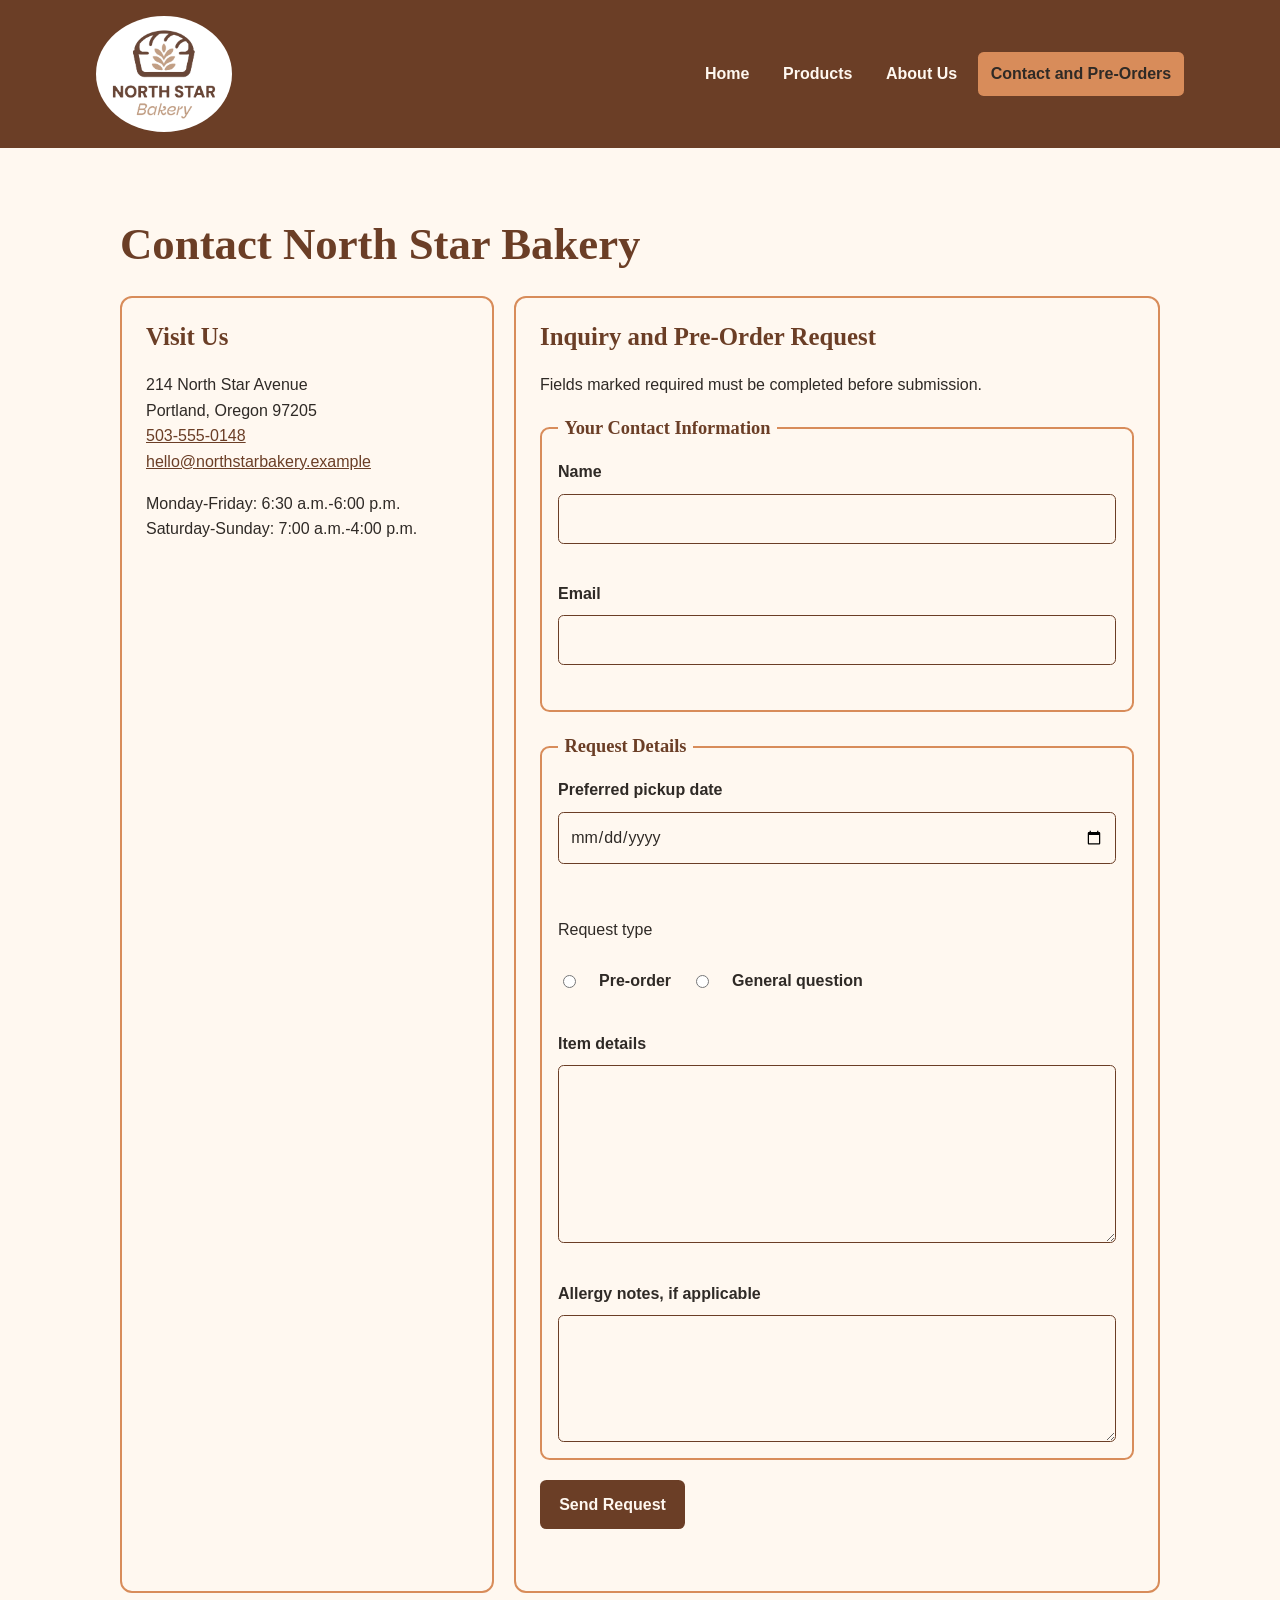
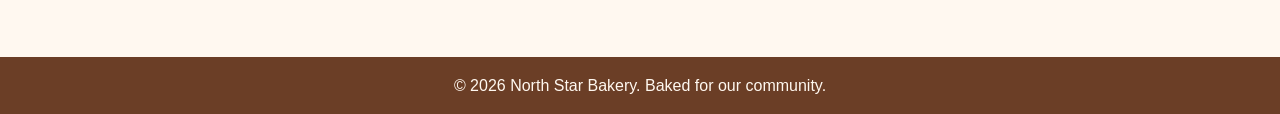
==== contact.html @ 87872f6f "first commit" ====
<!DOCTYPE html>
<html lang="en">
<head>
  <meta charset="UTF-8">
  <meta name="viewport" content="width=device-width, initial-scale=1.0">
  <title>North Star Bakery | Contact and Pre-Orders</title>
  <link rel="stylesheet" href="styles.css">
  <script src="script.js" defer></script>
</head>
<body>
  <header class="site-header">
    <div class="site-header-inner">
      <img class="site-logo" src="Bakery_c/bakery-logo_c.png"
           alt="North Star Bakery logo">
      <nav aria-label="Main navigation">
      <ul>
        <li><a href="index.html">Home</a></li>
        <li><a href="products.html">Products</a></li>
        <li><a href="about.html">About Us</a></li>
        <li>
          <a href="contact.html" aria-current="page">
            Contact and Pre-Orders
          </a>
        </li>
      </ul>
      </nav>
    </div>
  </header>

  <main>
    <h1>Contact North Star Bakery</h1>
    <div class="content-grid">
    <section class="card">
      <h2>Visit Us</h2>
      <address>
        214 North Star Avenue<br>
        Portland, Oregon 97205<br>
        <a href="tel:+15035550148">503-555-0148</a><br>
        <a href="mailto:hello@northstarbakery.example">
          hello@northstarbakery.example
        </a>
      </address>
      <p>
        Monday-Friday: 6:30 a.m.-6:00 p.m.<br>
        Saturday-Sunday: 7:00 a.m.-4:00 p.m.
      </p>
    </section>

    <section class="card featured-card">
      <h2>Inquiry and Pre-Order Request</h2>
      <p>Fields marked required must be completed before submission.</p>

      <form id="preorder-form" action="#" method="post" novalidate>
        <fieldset>
          <legend>Your Contact Information</legend>

          <label for="name">Name</label>
          <input type="text" id="name" name="name"
                 autocomplete="name" minlength="2" maxlength="60"
                 required>
          <span class="error-message" id="name-error"></span>

          <label for="email">Email</label>
          <input type="email" id="email" name="email"
                 autocomplete="email" required>
          <span class="error-message" id="email-error"></span>
        </fieldset>

        <fieldset>
          <legend>Request Details</legend>

          <label for="pickup-date">Preferred pickup date</label>
          <input type="date" id="pickup-date" name="pickup-date"
                 required>
          <span class="error-message" id="pickup-date-error"></span>

          <p>Request type</p>
          <div class="radio-group">
          <input type="radio" id="pre-order" name="request-type"
                 value="pre-order" required>
          <label for="pre-order">Pre-order</label>

          <input type="radio" id="question" name="request-type"
                 value="general-question">
          <label for="question">General question</label>
          </div>
          <span class="error-message" id="request-type-error"></span>

          <label for="item-details">Item details</label>
          <textarea id="item-details" name="item-details" rows="6"
                    minlength="10" maxlength="500" required></textarea>
          <span class="error-message" id="item-details-error"></span>

          <label for="allergy-notes">
            Allergy notes, if applicable
          </label>
          <textarea id="allergy-notes" name="allergy-notes" rows="4"
                    maxlength="300"></textarea>
        </fieldset>

        <button type="submit">Send Request</button>
        <p id="form-status" class="status-message" aria-live="polite"></p>
      </form>
    </section>
    </div>
  </main>

  <footer>
    <p>&copy; 2026 North Star Bakery. Baked for our community.</p>
  </footer>
</body>
</html>
---- styles.css ----
:root {
  --cream: #fff8f0;
  --brown: #6b3e26;
  --peach: #d88c5a;
  --charcoal: #2f2a26;
}

* {
  box-sizing: border-box;
}

body {
  margin: 0;
  background-color: var(--cream);
  color: var(--charcoal);
  font-family: Arial, sans-serif;
  font-size: 1rem;
  line-height: 1.6;
}

h1,
h2,
h3 {
  color: var(--brown);
  font-family: Georgia, serif;
  line-height: 1.2;
}

h1 {
  font-size: 2.1rem;
  margin-bottom: 0.75rem;
}

h2 {
  font-size: 1.55rem;
  margin-top: 0;
}

h3 {
  font-size: 1.2rem;
}

a {
  color: var(--brown);
}

a:focus-visible,
button:focus-visible,
input:focus-visible,
textarea:focus-visible,
select:focus-visible {
  outline: 0.2rem solid var(--peach);
  outline-offset: 0.2rem;
}

img,
picture,
audio {
  display: block;
  max-width: 100%;
}

img {
  height: auto;
  border-radius: 0.6rem;
}

.site-header {
  background-color: var(--brown);
  color: var(--cream);
  padding: 1rem;
}

.site-header-inner {
  display: flex;
  flex-direction: column;
  align-items: center;
  gap: 1rem;
  max-width: 68rem;
  margin: 0 auto;
}

.site-logo {
  width: 8.5rem;
  border-radius: 50%;
}

nav ul {
  display: flex;
  flex-direction: column;
  gap: 0.5rem;
  margin: 0;
  padding: 0;
  list-style: none;
  text-align: center;
}

nav a {
  display: block;
  padding: 0.55rem 0.8rem;
  border-radius: 0.35rem;
  color: var(--cream);
  font-weight: 700;
  text-decoration: none;
}

nav a:hover,
nav a[aria-current="page"] {
  background-color: var(--peach);
  color: var(--charcoal);
}

main {
  max-width: 68rem;
  margin: 0 auto;
  padding: 1.5rem 1rem 2.5rem;
}

.intro {
  max-width: 46rem;
  font-size: 1.08rem;
}

.content-grid {
  display: flex;
  flex-direction: column;
  gap: 1.25rem;
  margin-top: 1.5rem;
}

.favorites-panel {
  margin-top: 1.5rem;
  padding: 1.25rem;
  border: 0.15rem solid var(--brown);
  border-radius: 0.75rem;
  background-color: #fff;
}

.favorites-controls {
  display: flex;
  flex-direction: column;
  gap: 0.65rem;
  align-items: stretch;
}

.favorites-controls label {
  flex-basis: 100%;
}

select {
  min-width: 0;
  padding: 0.7rem;
  border: 0.1rem solid var(--brown);
  border-radius: 0.35rem;
  background-color: var(--cream);
  color: var(--charcoal);
  font: inherit;
}

.secondary-button {
  border: 0.1rem solid var(--brown);
  background-color: transparent;
  color: var(--brown);
}

.favorites-list {
  display: flex;
  flex-wrap: wrap;
  gap: 0.6rem;
  margin: 0.75rem 0 1rem;
  padding: 0;
  list-style: none;
}

.favorites-list li {
  padding: 0.45rem 0.7rem;
  border-radius: 2rem;
  background-color: var(--peach);
  font-weight: 700;
}

.status-message {
  min-height: 1.6em;
  margin: 0.75rem 0 0;
  font-weight: 700;
}

.error-message {
  min-height: 1.35em;
  color: #8b1e1e;
  font-size: 0.92rem;
  font-weight: 700;
}

[aria-invalid="true"] {
  border-color: #8b1e1e;
  outline: 0.12rem solid #8b1e1e;
}

.text-link {
  font-weight: 700;
}

.card {
  flex: 1 1 17rem;
  padding: 1.25rem;
  border: 0.15rem solid var(--peach);
  border-radius: 0.75rem;
}

.featured-card {
  flex-basis: 34rem;
}

figure {
  margin: 0;
}

figcaption {
  padding-top: 0.6rem;
  font-style: italic;
}

address {
  font-style: normal;
}

fieldset {
  display: flex;
  flex-direction: column;
  gap: 0.55rem;
  margin: 0 0 1.25rem;
  padding: 1rem;
  border: 0.15rem solid var(--peach);
  border-radius: 0.6rem;
}

legend {
  padding: 0 0.4rem;
  color: var(--brown);
  font-family: Georgia, serif;
  font-size: 1.15rem;
  font-weight: 700;
}

label {
  font-weight: 700;
}

input,
textarea {
  width: 100%;
  padding: 0.7rem;
  border: 0.1rem solid var(--brown);
  border-radius: 0.35rem;
  background-color: var(--cream);
  color: var(--charcoal);
  font: inherit;
}

.radio-group {
  display: flex;
  flex-wrap: wrap;
  gap: 0.75rem 1.25rem;
  align-items: center;
}

.radio-group input {
  width: auto;
}

button {
  padding: 0.75rem 1.2rem;
  border: 0;
  border-radius: 0.4rem;
  background-color: var(--brown);
  color: var(--cream);
  font: inherit;
  font-weight: 700;
  cursor: pointer;
}

button:hover {
  background-color: var(--peach);
  color: var(--charcoal);
}

footer {
  padding: 1rem;
  background-color: var(--brown);
  color: var(--cream);
  text-align: center;
}

footer p {
  margin: 0;
}

@media (min-width: 48rem) {
  h1 {
    font-size: 2.8rem;
  }

  .site-header-inner {
    flex-direction: row;
    justify-content: space-between;
  }

  nav ul {
    flex-direction: row;
    flex-wrap: wrap;
    justify-content: flex-end;
  }

  main {
    padding: 2.5rem 1.5rem 4rem;
  }

  .content-grid {
    flex-direction: row;
    flex-wrap: wrap;
  }

  .favorites-controls {
    flex-direction: row;
    flex-wrap: wrap;
    align-items: end;
  }

  .favorites-controls select {
    flex: 1 1 18rem;
  }

  .card {
    padding: 1.5rem;
  }
}
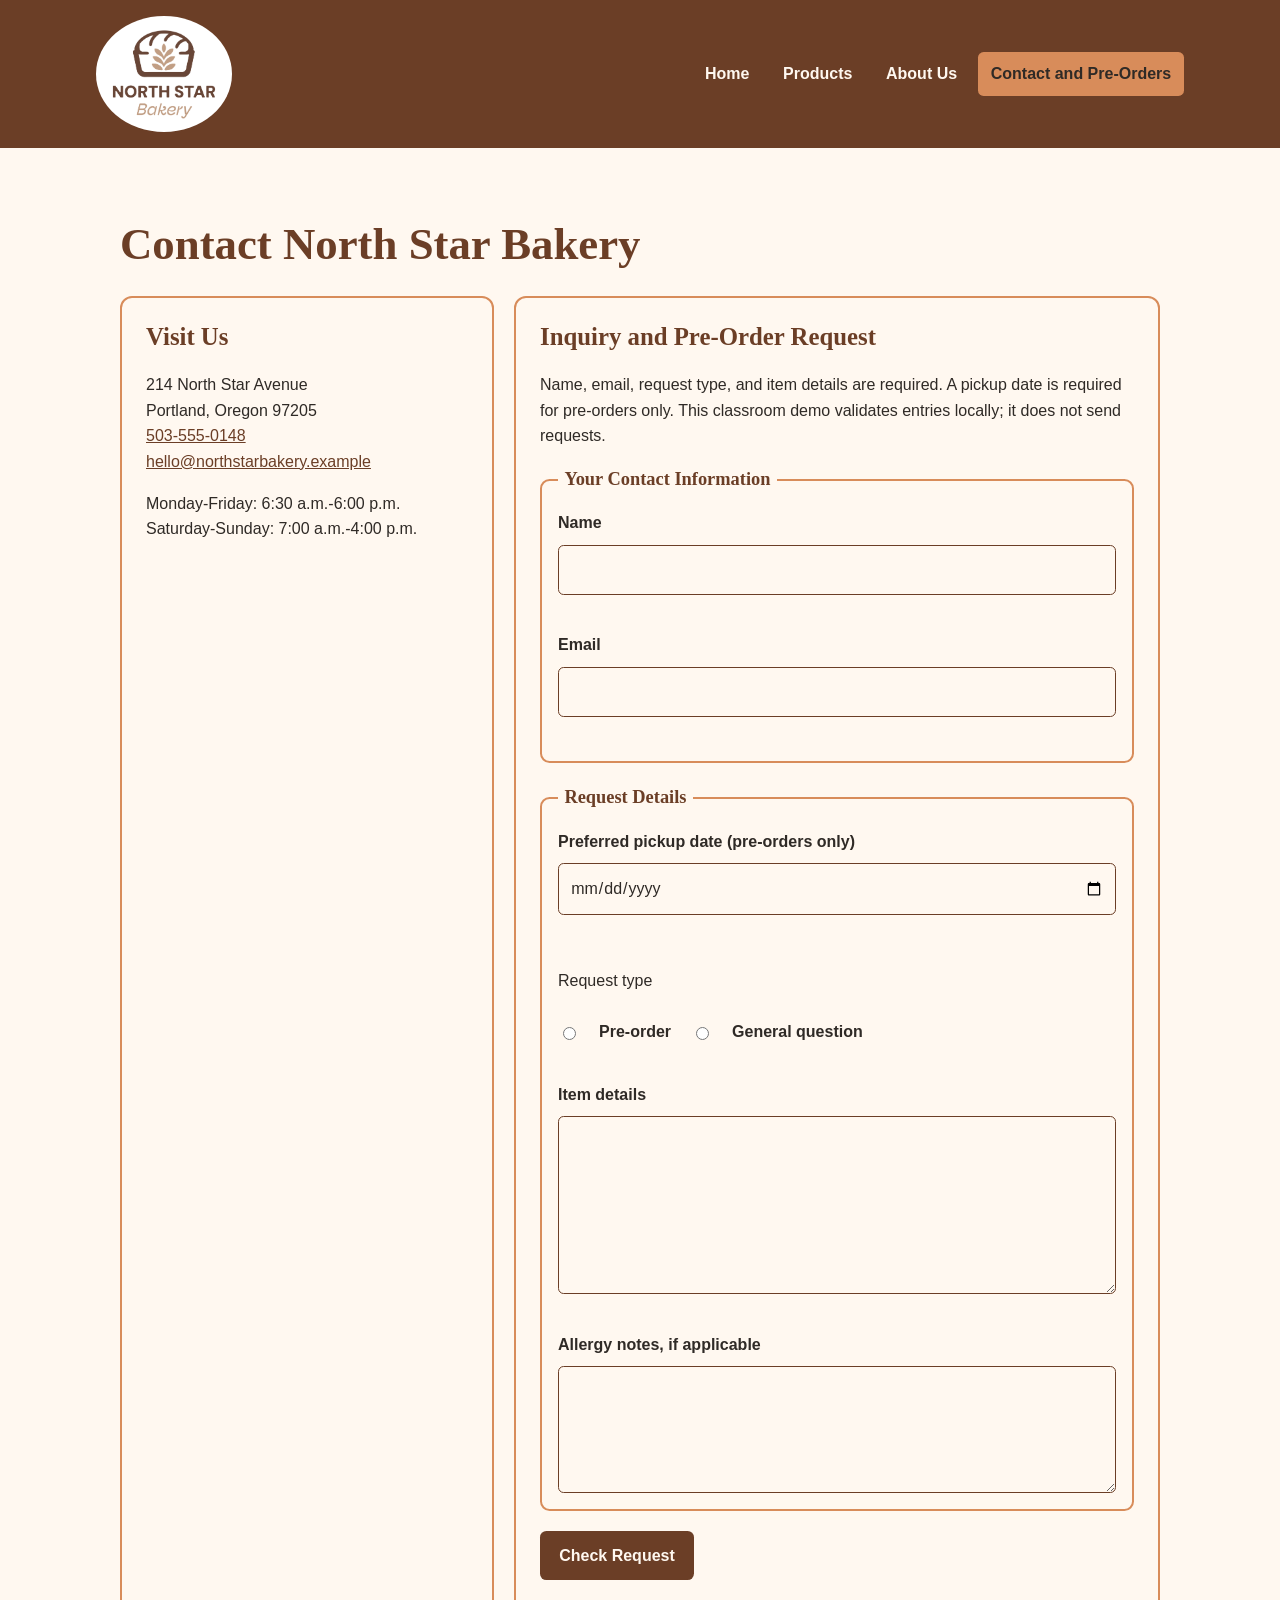
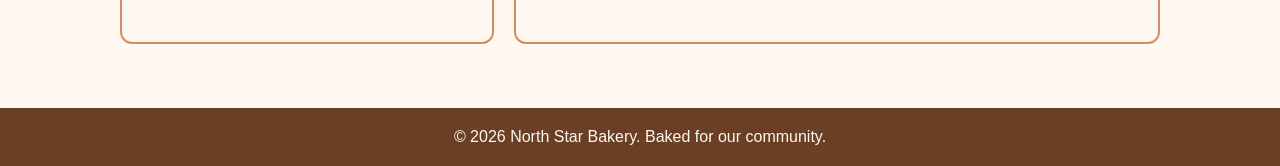
==== commit b1c34e9f: "gerwge" ====
--- a/contact.html
+++ b/contact.html
@@ -48,7 +48,7 @@
 
     <section class="card featured-card">
       <h2>Inquiry and Pre-Order Request</h2>
-      <p>Fields marked required must be completed before submission.</p>
+      <p>Name, email, request type, and item details are required. A pickup date is required for pre-orders only. This classroom demo validates entries locally; it does not send requests.</p>
 
       <form id="preorder-form" action="#" method="post" novalidate>
         <fieldset>
@@ -69,13 +69,13 @@
         <fieldset>
           <legend>Request Details</legend>
 
-          <label for="pickup-date">Preferred pickup date</label>
+          <label for="pickup-date">Preferred pickup date (pre-orders only)</label>
           <input type="date" id="pickup-date" name="pickup-date"
                  required>
           <span class="error-message" id="pickup-date-error"></span>
 
           <p>Request type</p>
-          <div class="radio-group">
+          <div class="radio-group" role="group" aria-label="Request type" aria-describedby="request-type-error">
           <input type="radio" id="pre-order" name="request-type"
                  value="pre-order" required>
           <label for="pre-order">Pre-order</label>
@@ -98,7 +98,7 @@
                     maxlength="300"></textarea>
         </fieldset>
 
-        <button type="submit">Send Request</button>
+        <button type="submit">Check Request</button>
         <p id="form-status" class="status-message" aria-live="polite"></p>
       </form>
     </section>
